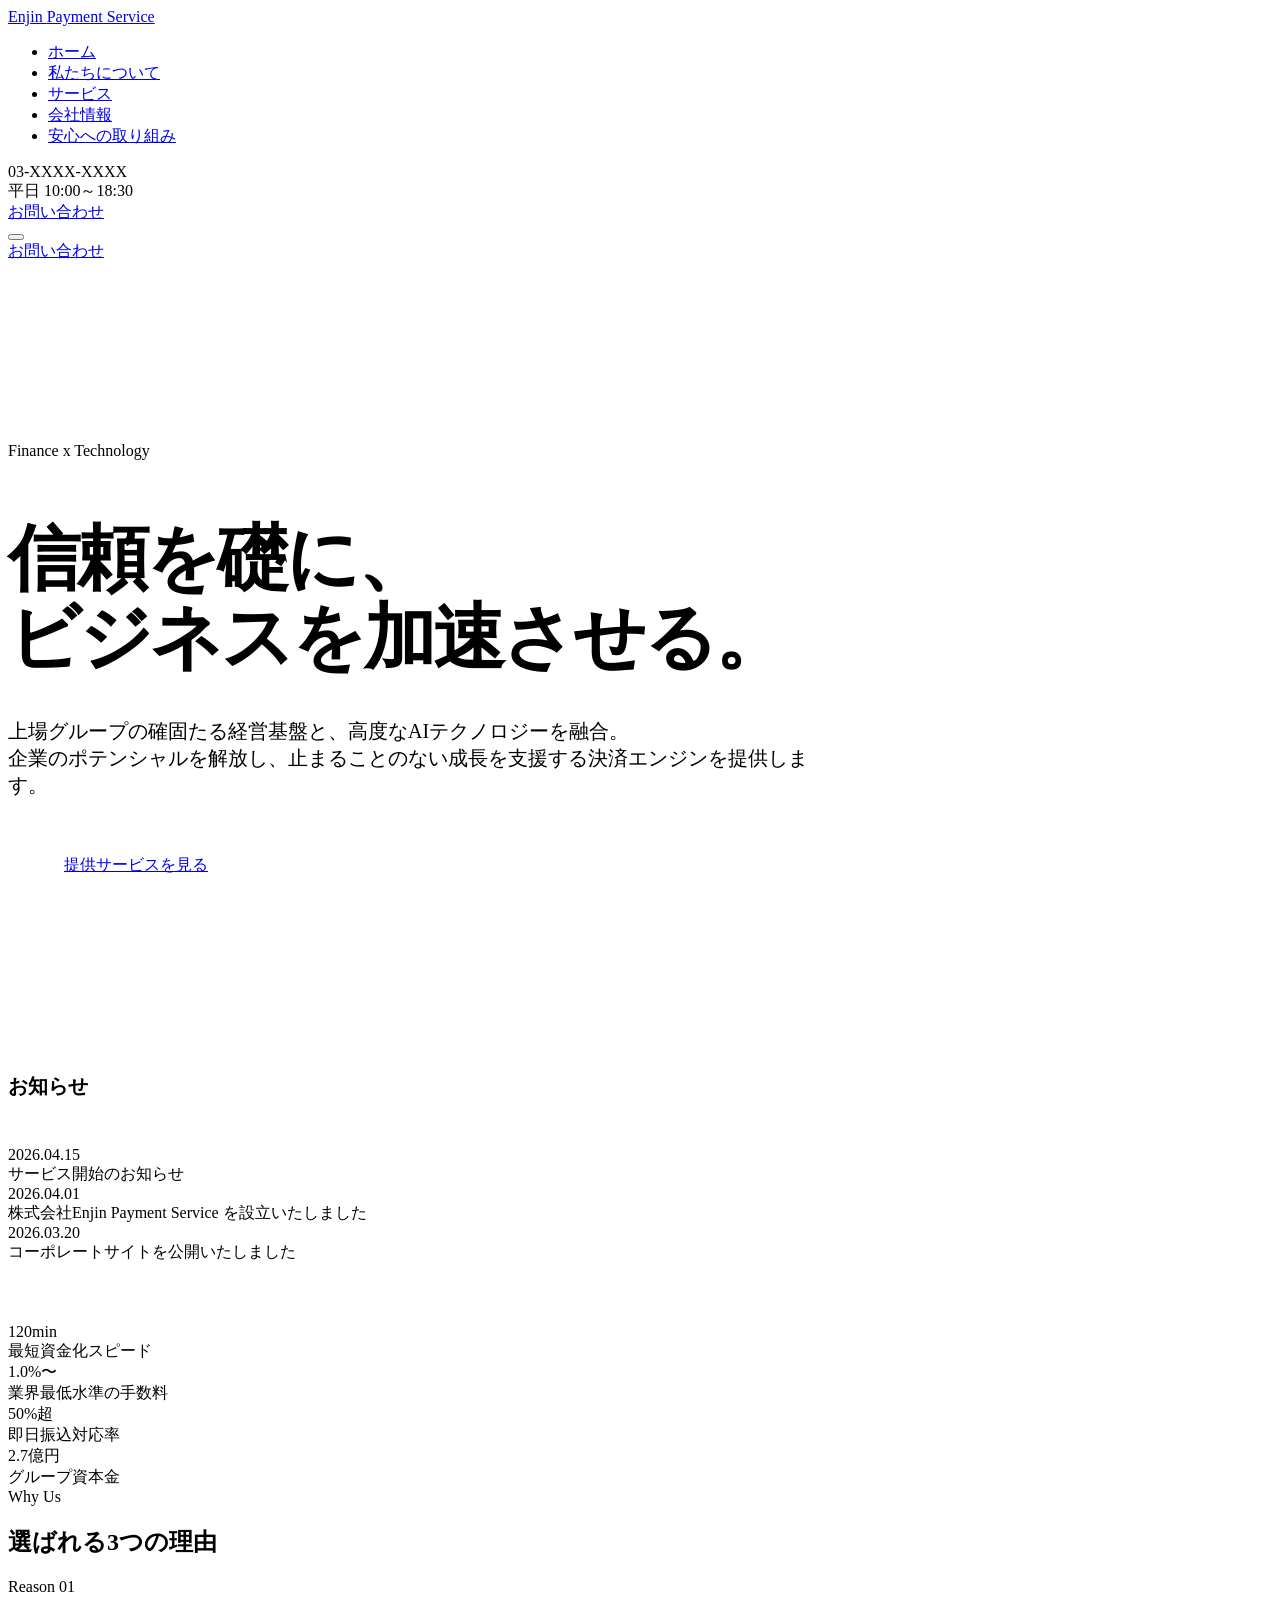
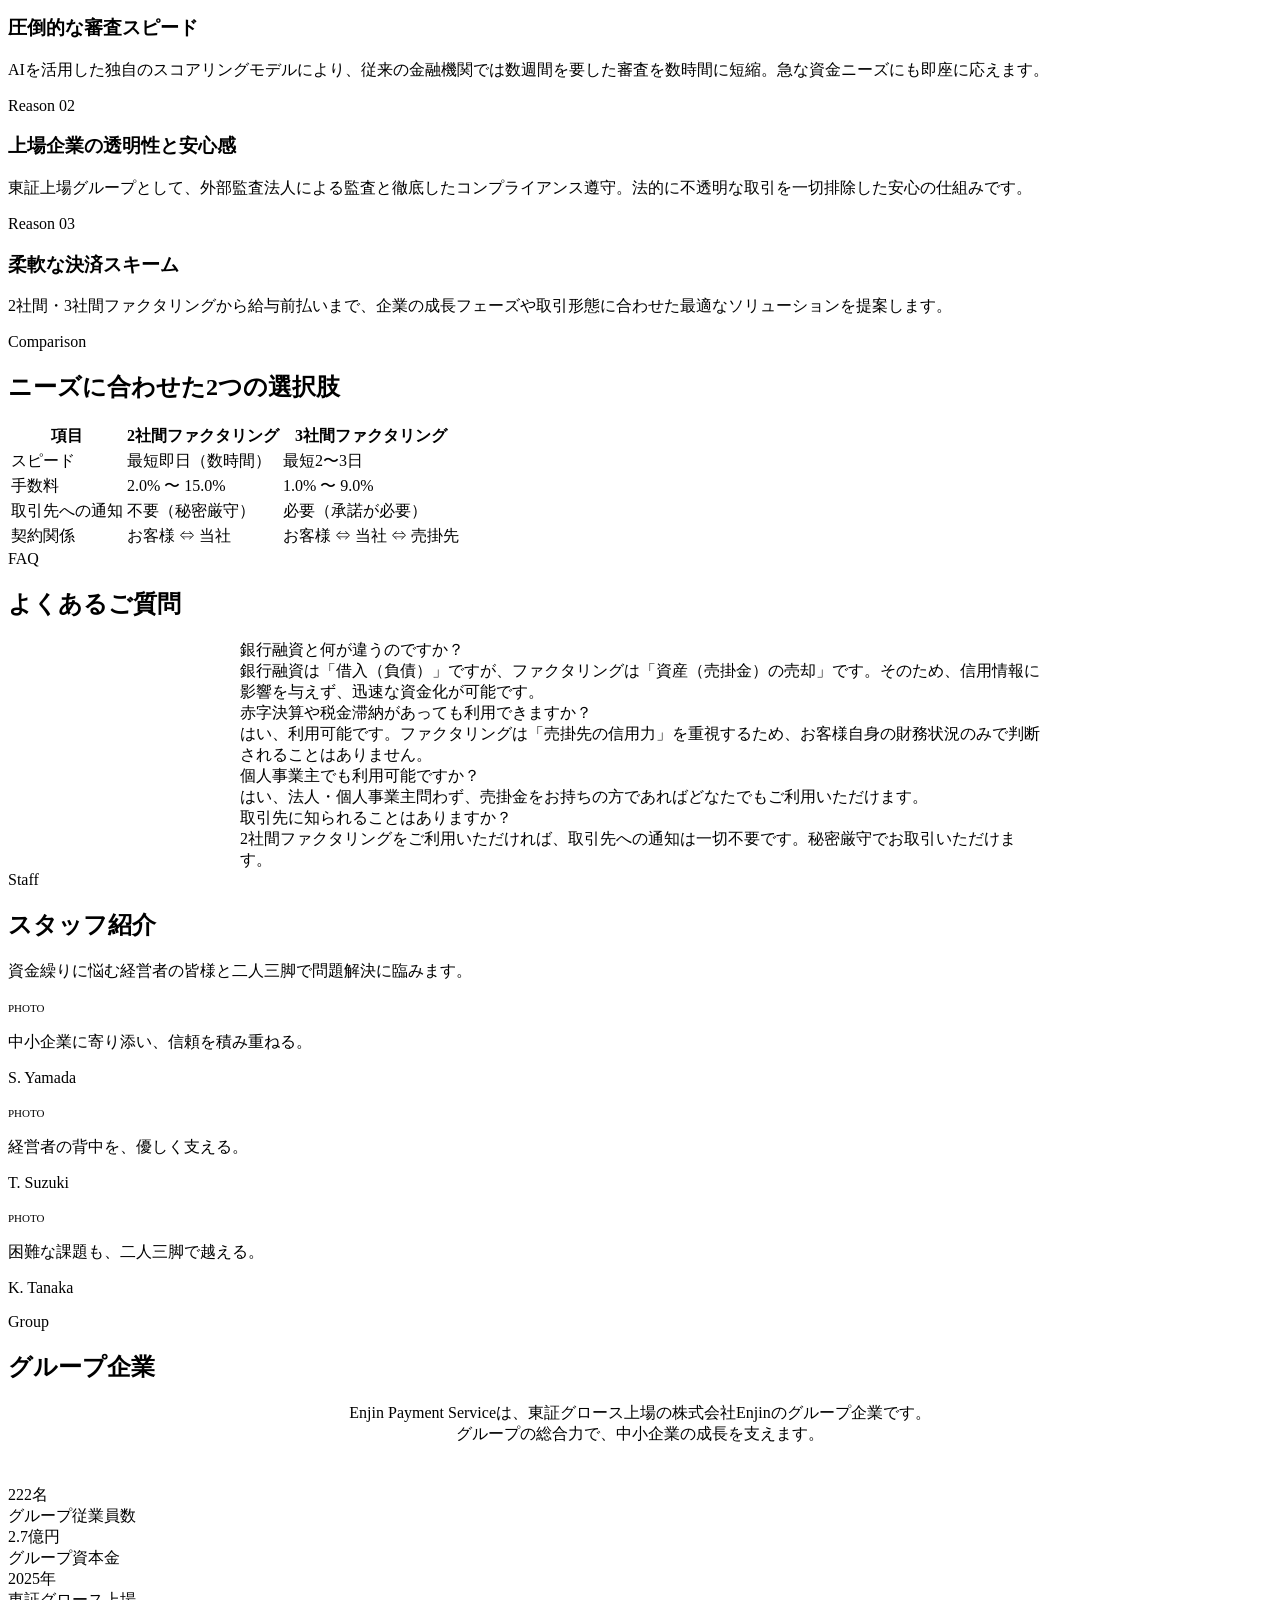
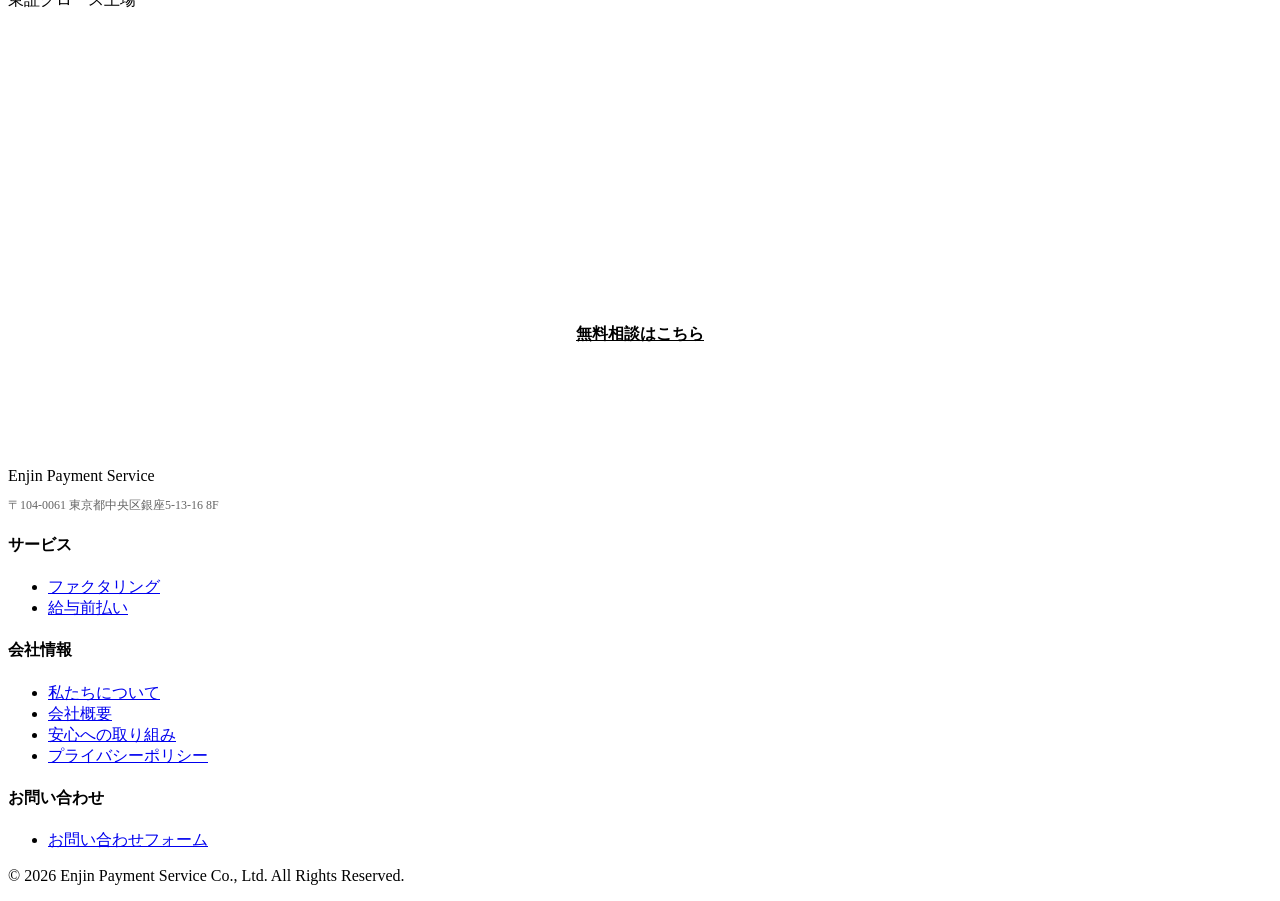
==== index.html @ 87a6531a "Initial commit: EPS Corporate Website - index.html" ====
<!DOCTYPE html>
<html lang="ja">
<head>
    <meta charset="UTF-8">
    <meta name="viewport" content="width=device-width, initial-scale=1.0">
    <title>株式会社Enjin Payment Service | 信頼を礎に、ビジネスを加速させる。</title>
    <meta name="description" content="上場グループの信頼と最先端テクノロジーで、企業の資金調達を支援。ファクタリング・給与前払いサービスを提供する株式会社Enjin Payment Service。">
    <link rel="stylesheet" href="style.css">
    <link rel="preconnect" href="https://fonts.googleapis.com">
    <link rel="preconnect" href="https://fonts.gstatic.com" crossorigin>
    <link href="https://fonts.googleapis.com/css2?family=Inter:wght@400;600;700;800&family=Noto+Sans+JP:wght@400;700&display=swap" rel="stylesheet">
</head>
<body>
    <header>
        <div class="container">
            <a href="index.html" class="logo">Enjin <span>Payment Service</span></a>
            <nav>
                <ul>
                    <li><a href="index.html">ホーム</a></li>
                    <li><a href="about.html">私たちについて</a></li>
                    <li><a href="services.html">サービス</a></li>
                    <li><a href="company.html">会社情報</a></li>
                    <li><a href="security.html">安心への取り組み</a></li>
                </ul>
            </nav>
            <div class="header-right">
                <div class="header-phone">
                    <div><div class="phone-num">03-XXXX-XXXX</div><div class="phone-hours">平日 10:00～18:30</div></div>
                </div>
                <a href="contact.html" class="cta-btn-nav">お問い合わせ</a>
            </div>
            <button class="hamburger" aria-label="メニュー"><span></span><span></span><span></span></button>
        </div>
    </header>
    <div class="nav-overlay"></div>

    <a href="contact.html" class="fab">
        <span>お問い合わせ</span>
    </a>

    <main>
        <!-- Hero -->
        <section class="hero-simple" style="padding: 180px 0 120px; background: #fff;">
            <div class="container reveal active">
                <span class="label">Finance x Technology</span>
                <h1 style="font-size: 72px; line-height: 1.1; margin-bottom: 40px; letter-spacing: -0.04em;">信頼を礎に、<br><span style="color:var(--primary);">ビジネスを加速させる。</span></h1>
                <p style="font-size: 20px; color: var(--text-muted); max-width: 800px; margin-bottom: 56px;">
                    上場グループの確固たる経営基盤と、高度なAIテクノロジーを融合。<br>
                    企業のポテンシャルを解放し、止まることのない成長を支援する決済エンジンを提供します。
                </p>
                <div class="hero-actions">
                    <a href="services.html" class="cta-btn-nav" style="padding: 22px 56px; font-size: 16px;">提供サービスを見る</a>
                </div>
            </div>
        </section>

        <!-- News -->
        <section style="padding: 60px 0; border-bottom: 1px solid var(--border);">
            <div class="container reveal">
                <div style="display: flex; justify-content: space-between; align-items: center; margin-bottom: 30px;">
                    <h2 style="font-size: 20px; font-weight: 700;">お知らせ</h2>
                </div>
                <div class="news-list">
                    <div class="news-item"><div class="news-date">2026.04.15</div><div class="news-title">サービス開始のお知らせ</div></div>
                    <div class="news-item"><div class="news-date">2026.04.01</div><div class="news-title">株式会社Enjin Payment Service を設立いたしました</div></div>
                    <div class="news-item"><div class="news-date">2026.03.20</div><div class="news-title">コーポレートサイトを公開いたしました</div></div>
                </div>
            </div>
        </section>

        <!-- Evidence Bar -->
        <section class="evidence-bar">
            <div class="container reveal">
                <div class="evidence-grid">
                    <div class="evidence-item">
                        <div class="num">120<span class="unit">min</span></div>
                        <div class="txt">最短資金化スピード</div>
                    </div>
                    <div class="evidence-item">
                        <div class="num">1.0<span class="unit">%〜</span></div>
                        <div class="txt">業界最低水準の手数料</div>
                    </div>
                    <div class="evidence-item">
                        <div class="num">50<span class="unit">%超</span></div>
                        <div class="txt">即日振込対応率</div>
                    </div>
                    <div class="evidence-item">
                        <div class="num">2.7<span class="unit">億円</span></div>
                        <div class="txt">グループ資本金</div>
                    </div>
                </div>
            </div>
        </section>

        <!-- 3 Reasons -->
        <section class="reasons">
            <div class="container reveal">
                <div class="section-header">
                    <span class="label">Why Us</span>
                    <h2 class="title-large">選ばれる3つの理由</h2>
                </div>
                <div class="grid-3">
                    <div class="card">
                        <span class="label">Reason 01</span>
                        <h3>圧倒的な審査スピード</h3>
                        <p>AIを活用した独自のスコアリングモデルにより、従来の金融機関では数週間を要した審査を数時間に短縮。急な資金ニーズにも即座に応えます。</p>
                    </div>
                    <div class="card">
                        <span class="label">Reason 02</span>
                        <h3>上場企業の透明性と安心感</h3>
                        <p>東証上場グループとして、外部監査法人による監査と徹底したコンプライアンス遵守。法的に不透明な取引を一切排除した安心の仕組みです。</p>
                    </div>
                    <div class="card">
                        <span class="label">Reason 03</span>
                        <h3>柔軟な決済スキーム</h3>
                        <p>2社間・3社間ファクタリングから給与前払いまで、企業の成長フェーズや取引形態に合わせた最適なソリューションを提案します。</p>
                    </div>
                </div>
            </div>
        </section>

        <!-- Comparison Table -->
        <section class="comparison" style="background: var(--bg-alt);">
            <div class="container reveal">
                <div class="section-header">
                    <span class="label">Comparison</span>
                    <h2 class="title-large">ニーズに合わせた2つの選択肢</h2>
                </div>
                <table class="comp-table">
                    <thead>
                        <tr>
                            <th>項目</th>
                            <th>2社間ファクタリング</th>
                            <th>3社間ファクタリング</th>
                        </tr>
                    </thead>
                    <tbody>
                        <tr>
                            <td>スピード</td>
                            <td class="highlight">最短即日（数時間）</td>
                            <td>最短2〜3日</td>
                        </tr>
                        <tr>
                            <td>手数料</td>
                            <td>2.0% 〜 15.0%</td>
                            <td class="highlight">1.0% 〜 9.0%</td>
                        </tr>
                        <tr>
                            <td>取引先への通知</td>
                            <td class="highlight">不要（秘密厳守）</td>
                            <td>必要（承諾が必要）</td>
                        </tr>
                        <tr>
                            <td>契約関係</td>
                            <td>お客様 ⇔ 当社</td>
                            <td>お客様 ⇔ 当社 ⇔ 売掛先</td>
                        </tr>
                    </tbody>
                </table>
            </div>
        </section>

        <!-- FAQ -->
        <section class="faq">
            <div class="container reveal">
                <div class="section-header">
                    <span class="label">FAQ</span>
                    <h2 class="title-large">よくあるご質問</h2>
                </div>
                <div class="faq-list" style="max-width: 800px; margin: 0 auto;">
                    <div class="faq-item">
                        <div class="faq-q">銀行融資と何が違うのですか？</div>
                        <div class="faq-a">銀行融資は「借入（負債）」ですが、ファクタリングは「資産（売掛金）の売却」です。そのため、信用情報に影響を与えず、迅速な資金化が可能です。</div>
                    </div>
                    <div class="faq-item">
                        <div class="faq-q">赤字決算や税金滞納があっても利用できますか？</div>
                        <div class="faq-a">はい、利用可能です。ファクタリングは「売掛先の信用力」を重視するため、お客様自身の財務状況のみで判断されることはありません。</div>
                    </div>
                    <div class="faq-item">
                        <div class="faq-q">個人事業主でも利用可能ですか？</div>
                        <div class="faq-a">はい、法人・個人事業主問わず、売掛金をお持ちの方であればどなたでもご利用いただけます。</div>
                    </div>
                    <div class="faq-item">
                        <div class="faq-q">取引先に知られることはありますか？</div>
                        <div class="faq-a">2社間ファクタリングをご利用いただければ、取引先への通知は一切不要です。秘密厳守でお取引いただけます。</div>
                    </div>
                </div>
            </div>
        </section>

        <!-- Staff -->
        <section>
            <div class="container reveal">
                <div class="section-header">
                    <span class="label">Staff</span>
                    <h2 class="title-large">スタッフ紹介</h2>
                    <p style="margin-top: 20px; color: var(--text-muted);">資金繰りに悩む経営者の皆様と二人三脚で問題解決に臨みます。</p>
                </div>
                <div class="staff-grid">
                    <div class="staff-card"><div class="staff-photo"><span style="color:var(--text-muted);font-size:11px;">PHOTO</span></div><p class="staff-quote">中小企業に寄り添い、信頼を積み重ねる。</p><p class="staff-name">S. Yamada</p></div>
                    <div class="staff-card"><div class="staff-photo"><span style="color:var(--text-muted);font-size:11px;">PHOTO</span></div><p class="staff-quote">経営者の背中を、優しく支える。</p><p class="staff-name">T. Suzuki</p></div>
                    <div class="staff-card"><div class="staff-photo"><span style="color:var(--text-muted);font-size:11px;">PHOTO</span></div><p class="staff-quote">困難な課題も、二人三脚で越える。</p><p class="staff-name">K. Tanaka</p></div>
                </div>
            </div>
        </section>

        <!-- Group Enterprise -->
        <section style="background: var(--bg-alt);">
            <div class="container reveal">
                <div class="section-header">
                    <span class="label">Group</span>
                    <h2 class="title-large">グループ企業</h2>
                </div>
                <p style="text-align: center; margin-bottom: 40px; color: var(--text-muted);">Enjin Payment Serviceは、東証グロース上場の株式会社Enjinのグループ企業です。<br>グループの総合力で、中小企業の成長を支えます。</p>
                <div class="group-bar">
                    <div class="group-stat"><div class="num">222<span style="font-size:16px;">名</span></div><div class="txt">グループ従業員数</div></div>
                    <div class="group-stat"><div class="num">2.7<span style="font-size:16px;">億円</span></div><div class="txt">グループ資本金</div></div>
                    <div class="group-stat"><div class="num">2025<span style="font-size:16px;">年</span></div><div class="txt">東証グロース上場</div></div>
                </div>
            </div>
        </section>

        <!-- CTA -->
        <section style="background: var(--primary); padding: 100px 0; text-align: center;">
            <div class="container reveal">
                <h2 style="font-size: 36px; font-weight: 700; color: #fff; margin-bottom: 20px; letter-spacing: -0.02em;">まずはお気軽にご相談ください</h2>
                <p style="color: rgba(255,255,255,0.7); font-size: 16px; margin-bottom: 50px;">お電話でのご相談、Webフォームからのお問い合わせ、<br>どちらも専任の担当者が丁寧に対応いたします。</p>
                <a href="contact.html" style="display: inline-block; background: #fff; color: var(--primary); padding: 22px 64px; border-radius: 4px; font-weight: 700; font-size: 16px; transition: 0.3s;">無料相談はこちら</a>
            </div>
        </section>
    </main>

    <footer>
        <div class="container">
            <div class="footer-grid">
                <div>
                    <div class="footer-logo">Enjin <span>Payment Service</span></div>
                    <p style="font-size: 12px; opacity: 0.6;">〒104-0061 東京都中央区銀座5-13-16 8F</p>
                </div>
                <div class="footer-links">
                    <h4>サービス</h4>
                    <ul>
                        <li><a href="services.html">ファクタリング</a></li>
                        <li><a href="services.html#salary">給与前払い</a></li>
                    </ul>
                </div>
                <div class="footer-links">
                    <h4>会社情報</h4>
                    <ul>
                        <li><a href="about.html">私たちについて</a></li>
                        <li><a href="company.html">会社概要</a></li>
                        <li><a href="security.html">安心への取り組み</a></li>
                        <li><a href="privacy.html">プライバシーポリシー</a></li>
                    </ul>
                </div>
                <div class="footer-links">
                    <h4>お問い合わせ</h4>
                    <ul>
                        <li><a href="contact.html">お問い合わせフォーム</a></li>
                    </ul>
                </div>
            </div>
            <div class="footer-bottom">
                <p>&copy; 2026 Enjin Payment Service Co., Ltd. All Rights Reserved.</p>
            </div>
        </div>
    </footer>

    <script>
        const observer = new IntersectionObserver((entries) => {
            entries.forEach(entry => {
                if (entry.isIntersecting) {
                    entry.target.classList.add('active');
                    observer.unobserve(entry.target);
                }
            });
        }, { threshold: 0.1 });
        document.querySelectorAll('.reveal').forEach(el => observer.observe(el));

        document.querySelectorAll('.faq-q').forEach(q => {
            q.addEventListener('click', () => {
                q.parentElement.classList.toggle('active');
            });
        });

        // Hamburger Menu
        const hamburger = document.querySelector('.hamburger');
        const nav = document.querySelector('nav');
        const overlay = document.querySelector('.nav-overlay');
        if (hamburger) {
            hamburger.addEventListener('click', () => {
                hamburger.classList.toggle('active');
                nav.classList.toggle('open');
                overlay.classList.toggle('active');
                document.body.style.overflow = nav.classList.contains('open') ? 'hidden' : '';
            });
            overlay.addEventListener('click', () => {
                hamburger.classList.remove('active');
                nav.classList.remove('open');
                overlay.classList.remove('active');
                document.body.style.overflow = '';
            });
        }
    </script>
</body>
</html>
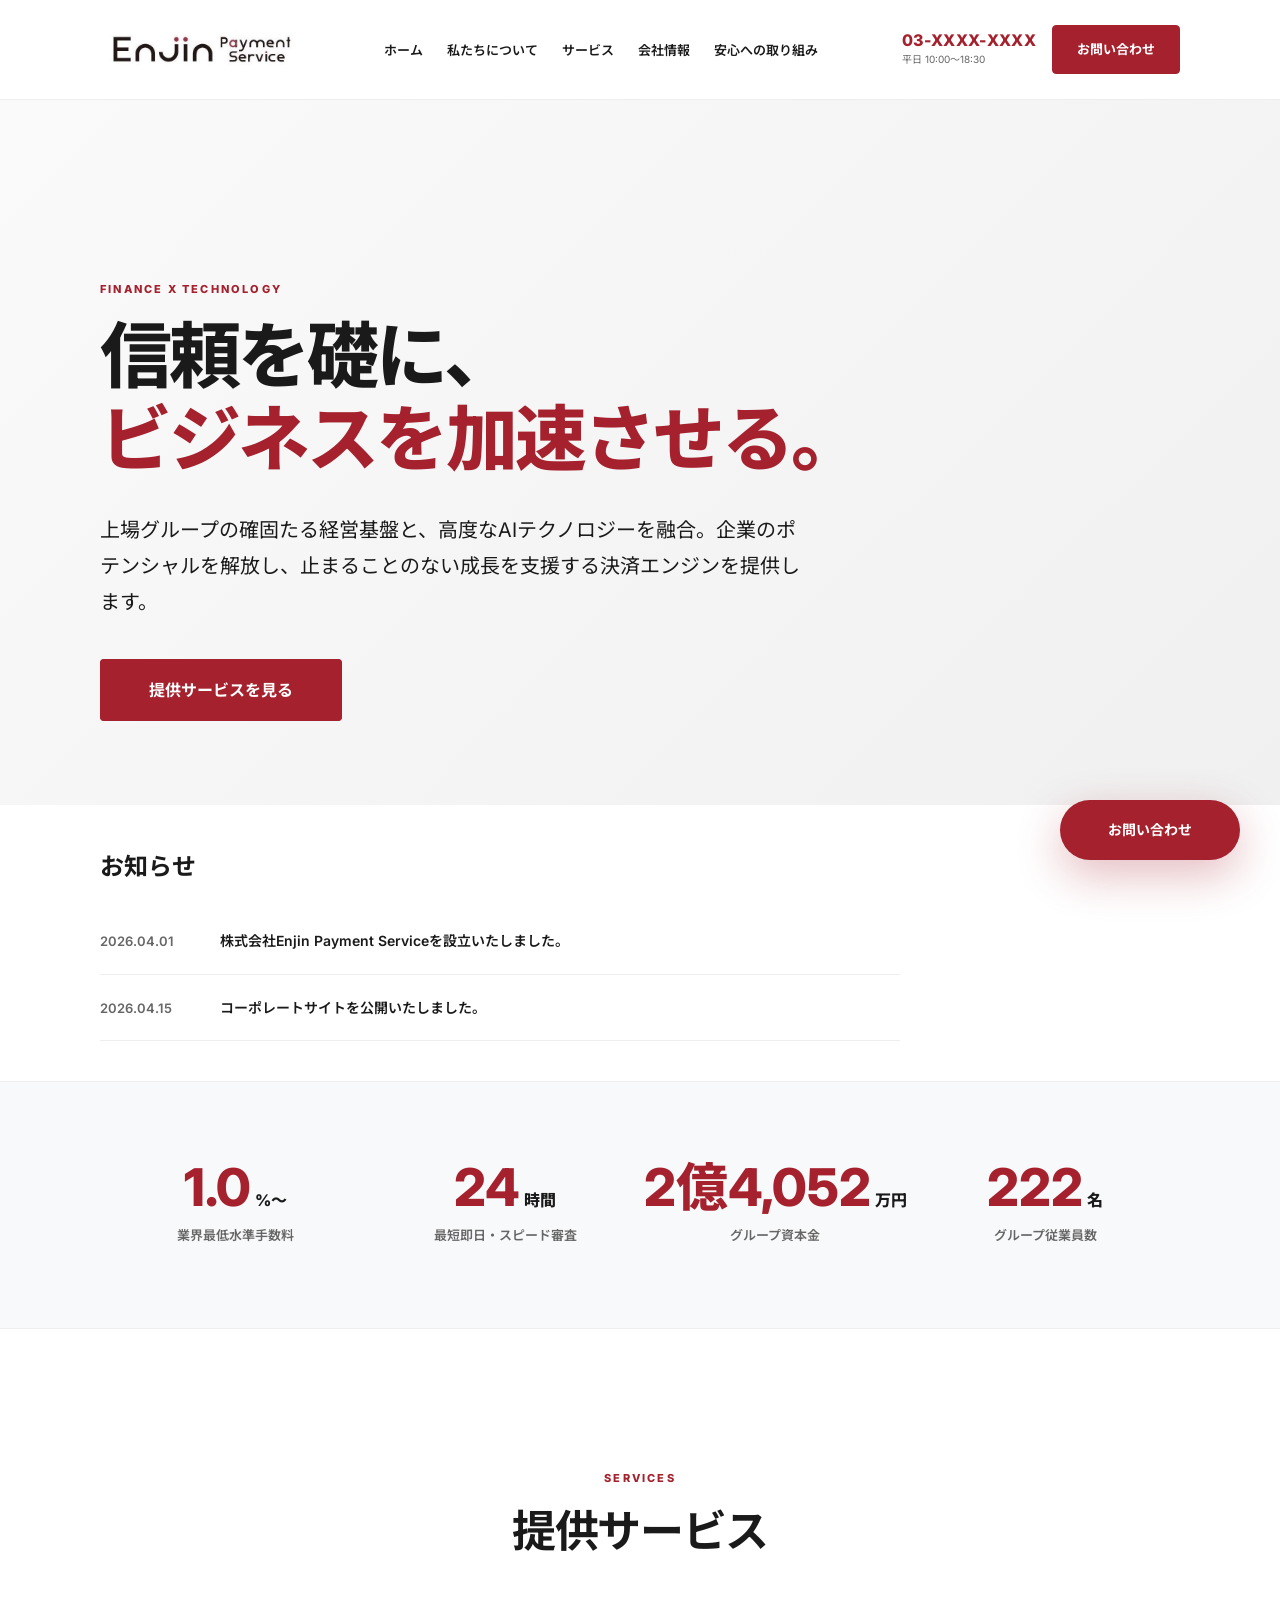
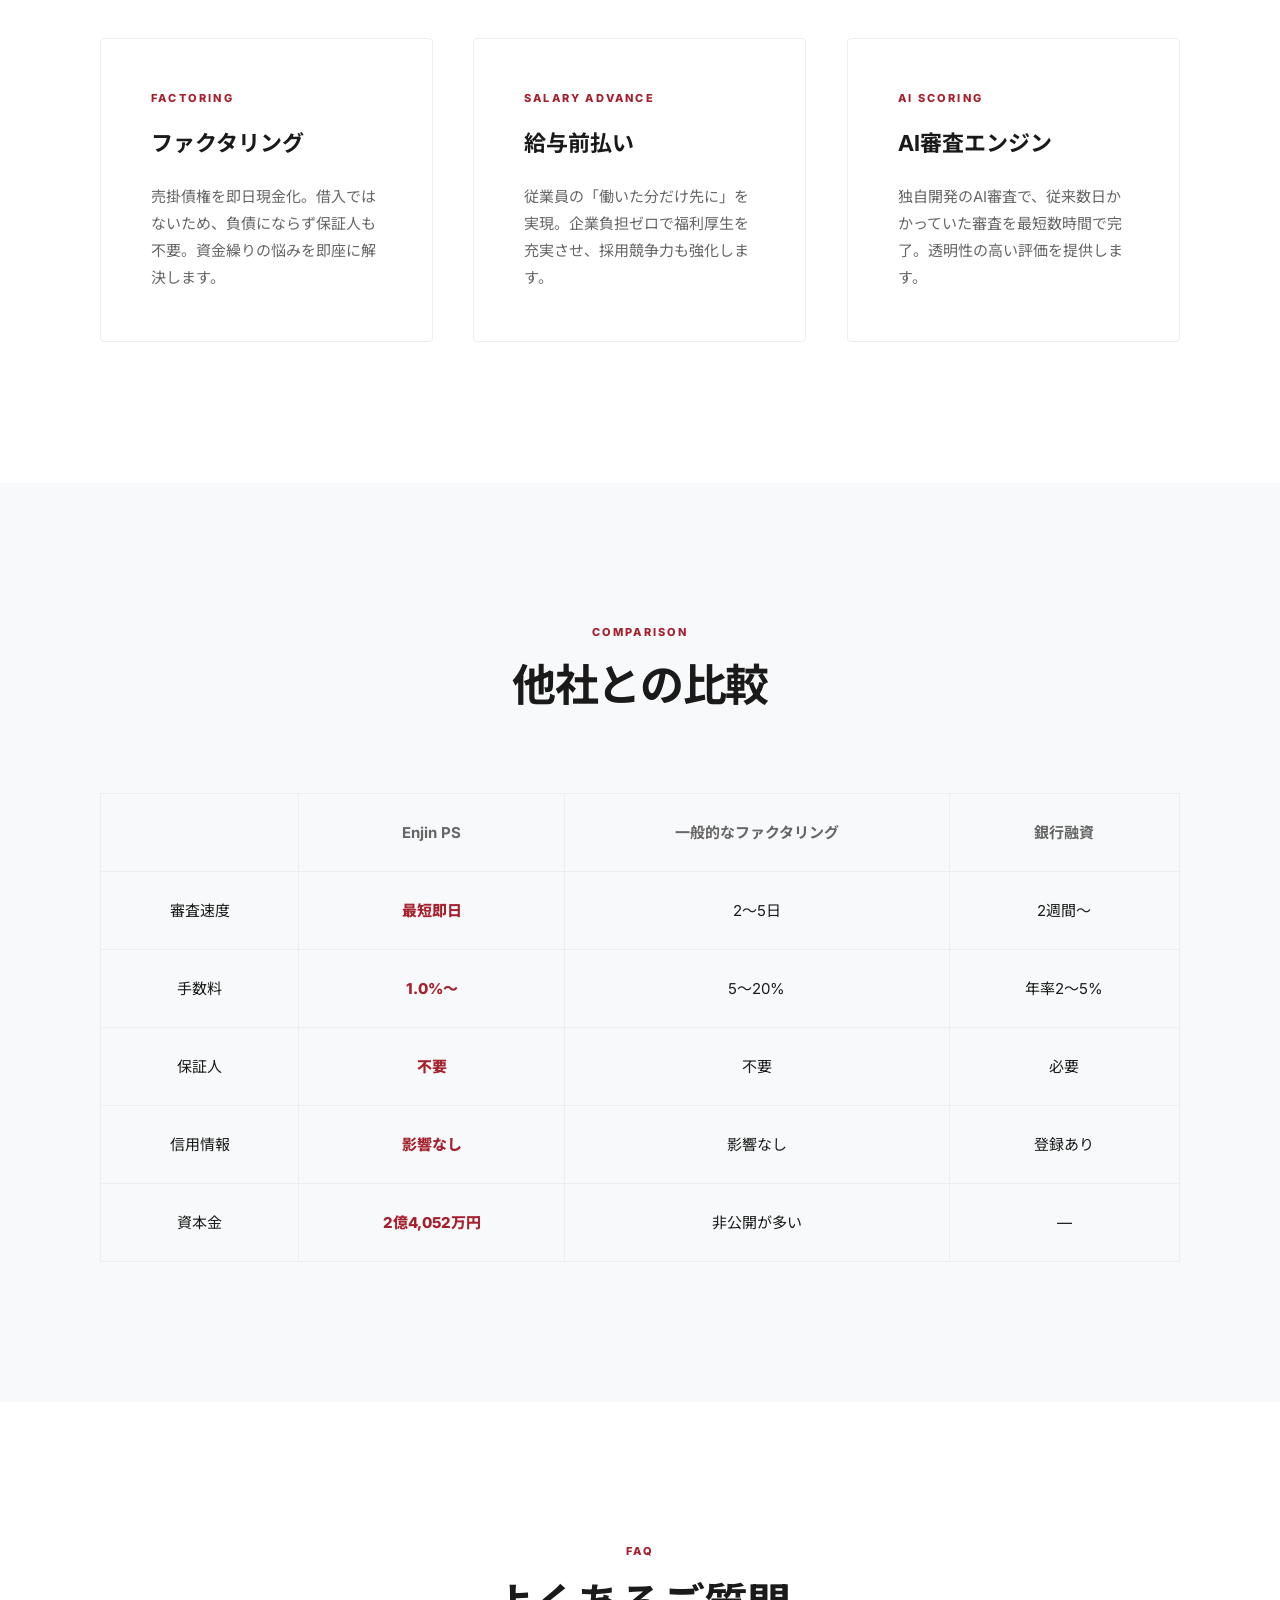
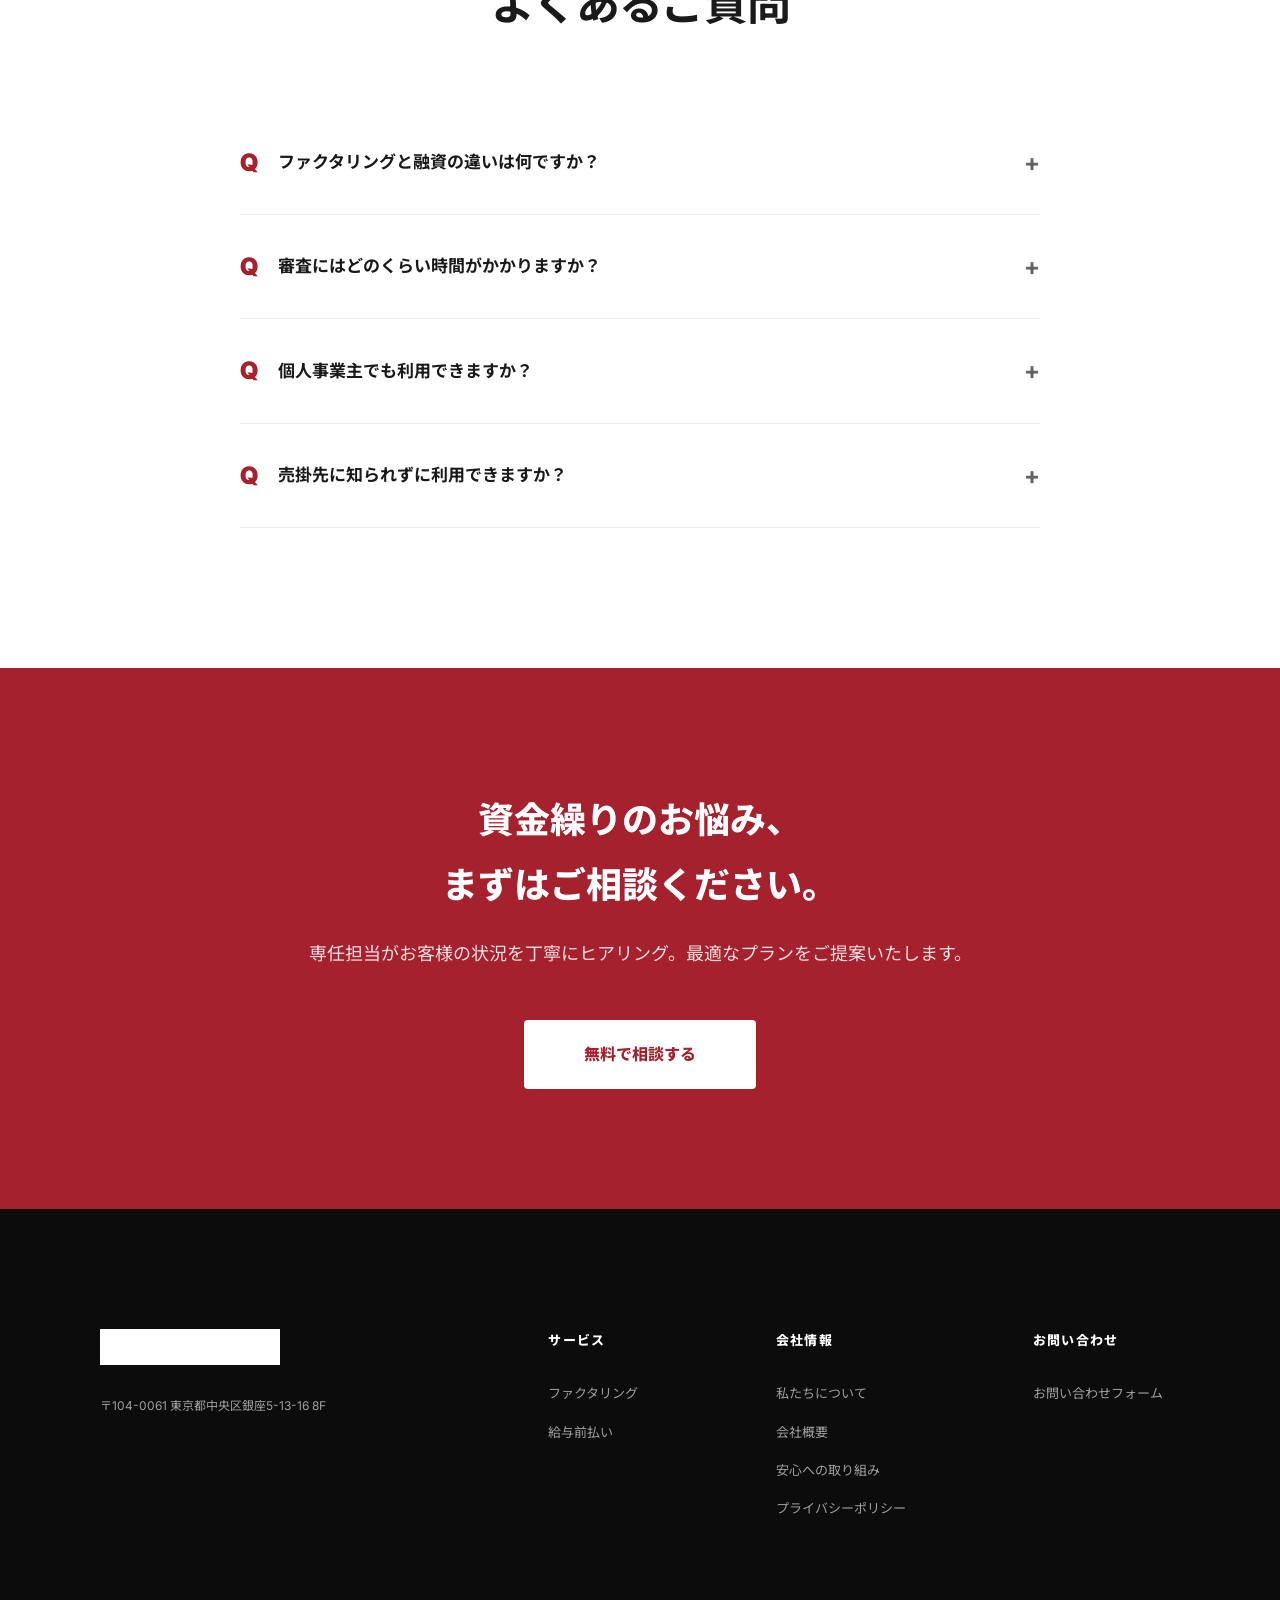
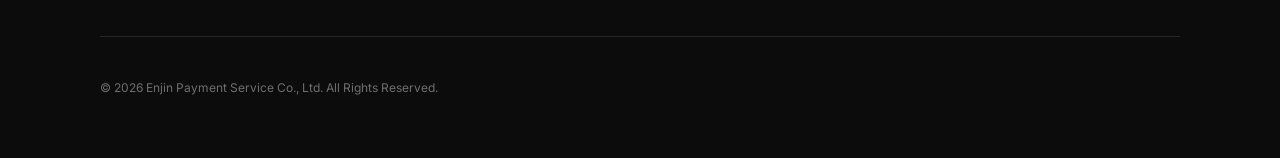
==== commit e391bcfe: "Refactor index.html to use shared components" ====
--- a/index.html
+++ b/index.html
@@ -1,306 +1,35 @@
 <!DOCTYPE html>
 <html lang="ja">
 <head>
-    <meta charset="UTF-8">
-    <meta name="viewport" content="width=device-width, initial-scale=1.0">
-    <title>株式会社Enjin Payment Service | 信頼を礎に、ビジネスを加速させる。</title>
-    <meta name="description" content="上場グループの信頼と最先端テクノロジーで、企業の資金調達を支援。ファクタリング・給与前払いサービスを提供する株式会社Enjin Payment Service。">
-    <link rel="stylesheet" href="style.css">
-    <link rel="preconnect" href="https://fonts.googleapis.com">
-    <link rel="preconnect" href="https://fonts.gstatic.com" crossorigin>
-    <link href="https://fonts.googleapis.com/css2?family=Inter:wght@400;600;700;800&family=Noto+Sans+JP:wght@400;700&display=swap" rel="stylesheet">
+<meta charset="UTF-8">
+<meta name="viewport" content="width=device-width, initial-scale=1.0">
+<title>株式会社Enjin Payment Service | 信頼を礎に、ビジネスを加速させる。</title>
+<meta name="description" content="東証グロース上場グループのEnjin Payment Serviceが提供するファクタリング・給与前払いサービス。AI審査で最短即日、手数料業界最低水準で資金調達を支援します。">
+<link rel="stylesheet" href="style.css">
+<link rel="preconnect" href="https://fonts.googleapis.com">
+<link rel="preconnect" href="https://fonts.gstatic.com" crossorigin>
+<link href="https://fonts.googleapis.com/css2?family=Inter:wght@400;600;700;800&family=Noto+Sans+JP:wght@400;700&display=swap" rel="stylesheet">
 </head>
 <body>
-    <header>
-        <div class="container">
-            <a href="index.html" class="logo">Enjin <span>Payment Service</span></a>
-            <nav>
-                <ul>
-                    <li><a href="index.html">ホーム</a></li>
-                    <li><a href="about.html">私たちについて</a></li>
-                    <li><a href="services.html">サービス</a></li>
-                    <li><a href="company.html">会社情報</a></li>
-                    <li><a href="security.html">安心への取り組み</a></li>
-                </ul>
-            </nav>
-            <div class="header-right">
-                <div class="header-phone">
-                    <div><div class="phone-num">03-XXXX-XXXX</div><div class="phone-hours">平日 10:00～18:30</div></div>
-                </div>
-                <a href="contact.html" class="cta-btn-nav">お問い合わせ</a>
-            </div>
-            <button class="hamburger" aria-label="メニュー"><span></span><span></span><span></span></button>
-        </div>
-    </header>
-    <div class="nav-overlay"></div>
-
-    <a href="contact.html" class="fab">
-        <span>お問い合わせ</span>
-    </a>
-
-    <main>
-        <!-- Hero -->
-        <section class="hero-simple" style="padding: 180px 0 120px; background: #fff;">
-            <div class="container reveal active">
-                <span class="label">Finance x Technology</span>
-                <h1 style="font-size: 72px; line-height: 1.1; margin-bottom: 40px; letter-spacing: -0.04em;">信頼を礎に、<br><span style="color:var(--primary);">ビジネスを加速させる。</span></h1>
-                <p style="font-size: 20px; color: var(--text-muted); max-width: 800px; margin-bottom: 56px;">
-                    上場グループの確固たる経営基盤と、高度なAIテクノロジーを融合。<br>
-                    企業のポテンシャルを解放し、止まることのない成長を支援する決済エンジンを提供します。
-                </p>
-                <div class="hero-actions">
-                    <a href="services.html" class="cta-btn-nav" style="padding: 22px 56px; font-size: 16px;">提供サービスを見る</a>
-                </div>
-            </div>
-        </section>
-
-        <!-- News -->
-        <section style="padding: 60px 0; border-bottom: 1px solid var(--border);">
-            <div class="container reveal">
-                <div style="display: flex; justify-content: space-between; align-items: center; margin-bottom: 30px;">
-                    <h2 style="font-size: 20px; font-weight: 700;">お知らせ</h2>
-                </div>
-                <div class="news-list">
-                    <div class="news-item"><div class="news-date">2026.04.15</div><div class="news-title">サービス開始のお知らせ</div></div>
-                    <div class="news-item"><div class="news-date">2026.04.01</div><div class="news-title">株式会社Enjin Payment Service を設立いたしました</div></div>
-                    <div class="news-item"><div class="news-date">2026.03.20</div><div class="news-title">コーポレートサイトを公開いたしました</div></div>
-                </div>
-            </div>
-        </section>
-
-        <!-- Evidence Bar -->
-        <section class="evidence-bar">
-            <div class="container reveal">
-                <div class="evidence-grid">
-                    <div class="evidence-item">
-                        <div class="num">120<span class="unit">min</span></div>
-                        <div class="txt">最短資金化スピード</div>
-                    </div>
-                    <div class="evidence-item">
-                        <div class="num">1.0<span class="unit">%〜</span></div>
-                        <div class="txt">業界最低水準の手数料</div>
-                    </div>
-                    <div class="evidence-item">
-                        <div class="num">50<span class="unit">%超</span></div>
-                        <div class="txt">即日振込対応率</div>
-                    </div>
-                    <div class="evidence-item">
-                        <div class="num">2.7<span class="unit">億円</span></div>
-                        <div class="txt">グループ資本金</div>
-                    </div>
-                </div>
-            </div>
-        </section>
-
-        <!-- 3 Reasons -->
-        <section class="reasons">
-            <div class="container reveal">
-                <div class="section-header">
-                    <span class="label">Why Us</span>
-                    <h2 class="title-large">選ばれる3つの理由</h2>
-                </div>
-                <div class="grid-3">
-                    <div class="card">
-                        <span class="label">Reason 01</span>
-                        <h3>圧倒的な審査スピード</h3>
-                        <p>AIを活用した独自のスコアリングモデルにより、従来の金融機関では数週間を要した審査を数時間に短縮。急な資金ニーズにも即座に応えます。</p>
-                    </div>
-                    <div class="card">
-                        <span class="label">Reason 02</span>
-                        <h3>上場企業の透明性と安心感</h3>
-                        <p>東証上場グループとして、外部監査法人による監査と徹底したコンプライアンス遵守。法的に不透明な取引を一切排除した安心の仕組みです。</p>
-                    </div>
-                    <div class="card">
-                        <span class="label">Reason 03</span>
-                        <h3>柔軟な決済スキーム</h3>
-                        <p>2社間・3社間ファクタリングから給与前払いまで、企業の成長フェーズや取引形態に合わせた最適なソリューションを提案します。</p>
-                    </div>
-                </div>
-            </div>
-        </section>
-
-        <!-- Comparison Table -->
-        <section class="comparison" style="background: var(--bg-alt);">
-            <div class="container reveal">
-                <div class="section-header">
-                    <span class="label">Comparison</span>
-                    <h2 class="title-large">ニーズに合わせた2つの選択肢</h2>
-                </div>
-                <table class="comp-table">
-                    <thead>
-                        <tr>
-                            <th>項目</th>
-                            <th>2社間ファクタリング</th>
-                            <th>3社間ファクタリング</th>
-                        </tr>
-                    </thead>
-                    <tbody>
-                        <tr>
-                            <td>スピード</td>
-                            <td class="highlight">最短即日（数時間）</td>
-                            <td>最短2〜3日</td>
-                        </tr>
-                        <tr>
-                            <td>手数料</td>
-                            <td>2.0% 〜 15.0%</td>
-                            <td class="highlight">1.0% 〜 9.0%</td>
-                        </tr>
-                        <tr>
-                            <td>取引先への通知</td>
-                            <td class="highlight">不要（秘密厳守）</td>
-                            <td>必要（承諾が必要）</td>
-                        </tr>
-                        <tr>
-                            <td>契約関係</td>
-                            <td>お客様 ⇔ 当社</td>
-                            <td>お客様 ⇔ 当社 ⇔ 売掛先</td>
-                        </tr>
-                    </tbody>
-                </table>
-            </div>
-        </section>
-
-        <!-- FAQ -->
-        <section class="faq">
-            <div class="container reveal">
-                <div class="section-header">
-                    <span class="label">FAQ</span>
-                    <h2 class="title-large">よくあるご質問</h2>
-                </div>
-                <div class="faq-list" style="max-width: 800px; margin: 0 auto;">
-                    <div class="faq-item">
-                        <div class="faq-q">銀行融資と何が違うのですか？</div>
-                        <div class="faq-a">銀行融資は「借入（負債）」ですが、ファクタリングは「資産（売掛金）の売却」です。そのため、信用情報に影響を与えず、迅速な資金化が可能です。</div>
-                    </div>
-                    <div class="faq-item">
-                        <div class="faq-q">赤字決算や税金滞納があっても利用できますか？</div>
-                        <div class="faq-a">はい、利用可能です。ファクタリングは「売掛先の信用力」を重視するため、お客様自身の財務状況のみで判断されることはありません。</div>
-                    </div>
-                    <div class="faq-item">
-                        <div class="faq-q">個人事業主でも利用可能ですか？</div>
-                        <div class="faq-a">はい、法人・個人事業主問わず、売掛金をお持ちの方であればどなたでもご利用いただけます。</div>
-                    </div>
-                    <div class="faq-item">
-                        <div class="faq-q">取引先に知られることはありますか？</div>
-                        <div class="faq-a">2社間ファクタリングをご利用いただければ、取引先への通知は一切不要です。秘密厳守でお取引いただけます。</div>
-                    </div>
-                </div>
-            </div>
-        </section>
-
-        <!-- Staff -->
-        <section>
-            <div class="container reveal">
-                <div class="section-header">
-                    <span class="label">Staff</span>
-                    <h2 class="title-large">スタッフ紹介</h2>
-                    <p style="margin-top: 20px; color: var(--text-muted);">資金繰りに悩む経営者の皆様と二人三脚で問題解決に臨みます。</p>
-                </div>
-                <div class="staff-grid">
-                    <div class="staff-card"><div class="staff-photo"><span style="color:var(--text-muted);font-size:11px;">PHOTO</span></div><p class="staff-quote">中小企業に寄り添い、信頼を積み重ねる。</p><p class="staff-name">S. Yamada</p></div>
-                    <div class="staff-card"><div class="staff-photo"><span style="color:var(--text-muted);font-size:11px;">PHOTO</span></div><p class="staff-quote">経営者の背中を、優しく支える。</p><p class="staff-name">T. Suzuki</p></div>
-                    <div class="staff-card"><div class="staff-photo"><span style="color:var(--text-muted);font-size:11px;">PHOTO</span></div><p class="staff-quote">困難な課題も、二人三脚で越える。</p><p class="staff-name">K. Tanaka</p></div>
-                </div>
-            </div>
-        </section>
-
-        <!-- Group Enterprise -->
-        <section style="background: var(--bg-alt);">
-            <div class="container reveal">
-                <div class="section-header">
-                    <span class="label">Group</span>
-                    <h2 class="title-large">グループ企業</h2>
-                </div>
-                <p style="text-align: center; margin-bottom: 40px; color: var(--text-muted);">Enjin Payment Serviceは、東証グロース上場の株式会社Enjinのグループ企業です。<br>グループの総合力で、中小企業の成長を支えます。</p>
-                <div class="group-bar">
-                    <div class="group-stat"><div class="num">222<span style="font-size:16px;">名</span></div><div class="txt">グループ従業員数</div></div>
-                    <div class="group-stat"><div class="num">2.7<span style="font-size:16px;">億円</span></div><div class="txt">グループ資本金</div></div>
-                    <div class="group-stat"><div class="num">2025<span style="font-size:16px;">年</span></div><div class="txt">東証グロース上場</div></div>
-                </div>
-            </div>
-        </section>
-
-        <!-- CTA -->
-        <section style="background: var(--primary); padding: 100px 0; text-align: center;">
-            <div class="container reveal">
-                <h2 style="font-size: 36px; font-weight: 700; color: #fff; margin-bottom: 20px; letter-spacing: -0.02em;">まずはお気軽にご相談ください</h2>
-                <p style="color: rgba(255,255,255,0.7); font-size: 16px; margin-bottom: 50px;">お電話でのご相談、Webフォームからのお問い合わせ、<br>どちらも専任の担当者が丁寧に対応いたします。</p>
-                <a href="contact.html" style="display: inline-block; background: #fff; color: var(--primary); padding: 22px 64px; border-radius: 4px; font-weight: 700; font-size: 16px; transition: 0.3s;">無料相談はこちら</a>
-            </div>
-        </section>
-    </main>
-
-    <footer>
-        <div class="container">
-            <div class="footer-grid">
-                <div>
-                    <div class="footer-logo">Enjin <span>Payment Service</span></div>
-                    <p style="font-size: 12px; opacity: 0.6;">〒104-0061 東京都中央区銀座5-13-16 8F</p>
-                </div>
-                <div class="footer-links">
-                    <h4>サービス</h4>
-                    <ul>
-                        <li><a href="services.html">ファクタリング</a></li>
-                        <li><a href="services.html#salary">給与前払い</a></li>
-                    </ul>
-                </div>
-                <div class="footer-links">
-                    <h4>会社情報</h4>
-                    <ul>
-                        <li><a href="about.html">私たちについて</a></li>
-                        <li><a href="company.html">会社概要</a></li>
-                        <li><a href="security.html">安心への取り組み</a></li>
-                        <li><a href="privacy.html">プライバシーポリシー</a></li>
-                    </ul>
-                </div>
-                <div class="footer-links">
-                    <h4>お問い合わせ</h4>
-                    <ul>
-                        <li><a href="contact.html">お問い合わせフォーム</a></li>
-                    </ul>
-                </div>
-            </div>
-            <div class="footer-bottom">
-                <p>&copy; 2026 Enjin Payment Service Co., Ltd. All Rights Reserved.</p>
-            </div>
-        </div>
-    </footer>
-
-    <script>
-        const observer = new IntersectionObserver((entries) => {
-            entries.forEach(entry => {
-                if (entry.isIntersecting) {
-                    entry.target.classList.add('active');
-                    observer.unobserve(entry.target);
-                }
-            });
-        }, { threshold: 0.1 });
-        document.querySelectorAll('.reveal').forEach(el => observer.observe(el));
-
-        document.querySelectorAll('.faq-q').forEach(q => {
-            q.addEventListener('click', () => {
-                q.parentElement.classList.toggle('active');
-            });
-        });
-
-        // Hamburger Menu
-        const hamburger = document.querySelector('.hamburger');
-        const nav = document.querySelector('nav');
-        const overlay = document.querySelector('.nav-overlay');
-        if (hamburger) {
-            hamburger.addEventListener('click', () => {
-                hamburger.classList.toggle('active');
-                nav.classList.toggle('open');
-                overlay.classList.toggle('active');
-                document.body.style.overflow = nav.classList.contains('open') ? 'hidden' : '';
-            });
-            overlay.addEventListener('click', () => {
-                hamburger.classList.remove('active');
-                nav.classList.remove('open');
-                overlay.classList.remove('active');
-                document.body.style.overflow = '';
-            });
-        }
-    </script>
+<div id="site-header"></div>
+<div id="site-fab"></div>
+<main>
+<section class="hero-simple" style="padding:180px 0 100px;background:linear-gradient(135deg,#fafafa 0%,#f0f0f0 100%);">
+<div class="container reveal active">
+<span class="label">Finance x Technology</span>
+<h1 style="font-size:72px;font-weight:800;letter-spacing:-0.04em;line-height:1.15;margin-bottom:32px;">信頼を礎に、<br><span style="color:var(--primary);">ビジネスを加速させる。</span></h1>
+<p style="font-size:20px;margin-bottom:56px;max-width:700px;">上場グループの確固たる経営基盤と、高度なAIテクノロジーを融合。企業のポテンシャルを解放し、止まることのない成長を支援する決済エンジンを提供します。</p>
+<div class="hero-actions"><a href="services.html" class="cta-btn-nav" style="padding:20px 48px;font-size:16px;">提供サービスを見る</a></div>
+</div>
+</section>
+<section style="padding:40px 0;"><div class="container"><h2 style="font-size:24px;font-weight:700;margin-bottom:20px;">お知らせ</h2><div class="news-list"><div class="news-item"><span class="news-date">2026.04.01</span><div class="news-title"><a href="#">株式会社Enjin Payment Serviceを設立いたしました。</a></div></div><div class="news-item"><span class="news-date">2026.04.15</span><div class="news-title"><a href="#">コーポレートサイトを公開いたしました。</a></div></div></div></div></section>
+<div class="evidence-bar"><div class="container"><div class="evidence-grid"><div class="evidence-item reveal"><div class="num">1.0<span class="unit">%～</span></div><div class="txt">業界最低水準手数料</div></div><div class="evidence-item reveal"><div class="num">24<span class="unit">時間</span></div><div class="txt">最短即日・スピード審査</div></div><div class="evidence-item reveal"><div class="num">2億4,052<span class="unit">万円</span></div><div class="txt">グループ資本金</div></div><div class="evidence-item reveal"><div class="num">222<span class="unit">名</span></div><div class="txt">グループ従業員数</div></div></div></div></div>
+<section><div class="container"><div class="section-header reveal"><span class="label">Services</span><h2 class="title-large">提供サービス</h2></div><div class="grid-3"><div class="card reveal"><span class="label">Factoring</span><h3>ファクタリング</h3><p>売掛債権を即日現金化。借入ではないため、負債にならず保証人も不要。資金繰りの悩みを即座に解決します。</p></div><div class="card reveal"><span class="label">Salary Advance</span><h3>給与前払い</h3><p>従業員の「働いた分だけ先に」を実現。企業負担ゼロで福利厚生を充実させ、採用競争力も強化します。</p></div><div class="card reveal"><span class="label">AI Scoring</span><h3>AI審査エンジン</h3><p>独自開発のAI審査で、従来数日かかっていた審査を最短数時間で完了。透明性の高い評価を提供します。</p></div></div></div></section>
+<section style="background:var(--bg-alt);"><div class="container"><div class="section-header reveal"><span class="label">Comparison</span><h2 class="title-large">他社との比較</h2></div><table class="comp-table reveal"><tr><th></th><th class="highlight">Enjin PS</th><th>一般的なファクタリング</th><th>銀行融資</th></tr><tr><td>審査速度</td><td class="highlight">最短即日</td><td>2～5日</td><td>2週間～</td></tr><tr><td>手数料</td><td class="highlight">1.0%～</td><td>5～20%</td><td>年率2～5%</td></tr><tr><td>保証人</td><td class="highlight">不要</td><td>不要</td><td>必要</td></tr><tr><td>信用情報</td><td class="highlight">影響なし</td><td>影響なし</td><td>登録あり</td></tr><tr><td>資本金</td><td class="highlight">2億4,052万円</td><td>非公開が多い</td><td>—</td></tr></table></div></section>
+<section><div class="container"><div class="section-header reveal"><span class="label">FAQ</span><h2 class="title-large">よくあるご質問</h2></div><div class="faq-list reveal" style="max-width:800px;margin:0 auto;"><div class="faq-item"><div class="faq-q">ファクタリングと融資の違いは何ですか？</div><div class="faq-a">ファクタリングは売掛債権の「売却」であり、借入（融資）ではありません。そのため、負債として計上されず、保証人も不要です。また、信用情報にも影響しません。</div></div><div class="faq-item"><div class="faq-q">審査にはどのくらい時間がかかりますか？</div><div class="faq-a">当社独自のAI審査システムにより、最短即日での審査が可能です。必要書類をご提出いただいた後、通常は数時間以内に結果をお伝えします。</div></div><div class="faq-item"><div class="faq-q">個人事業主でも利用できますか？</div><div class="faq-a">はい、個人事業主の方もご利用いただけます。売掛債権をお持ちであれば、法人・個人を問わず対応いたします。</div></div><div class="faq-item"><div class="faq-q">売掛先に知られずに利用できますか？</div><div class="faq-a">2社間ファクタリングであれば、売掛先への通知なくご利用いただけます。秘密保持を徹底しますので、お取引先との関係性に影響はありません。</div></div></div></div></section>
+<section style="background:var(--primary);color:#fff;padding:120px 0;text-align:center;"><div class="container reveal"><h2 style="font-size:36px;font-weight:800;margin-bottom:20px;">資金繰りのお悩み、<br>まずはご相談ください。</h2><p style="font-size:18px;opacity:0.85;margin-bottom:50px;">専任担当がお客様の状況を丁寧にヒアリング。最適なプランをご提案いたします。</p><a href="contact.html" style="display:inline-block;background:#fff;color:var(--primary);padding:20px 60px;font-weight:800;font-size:16px;border-radius:4px;transition:0.3s;">無料で相談する</a></div></section>
+</main>
+<div id="site-footer"></div>
+<script src="components.js"></script>
 </body>
-</html>
+</html>
--- a/style.css
+++ b/style.css
@@ -0,0 +1,371 @@
+:root {
+    --primary: #a4212d;
+    --primary-dark: #801a23;
+    --bg: #ffffff;
+    --bg-alt: #f8f9fa;
+    --text: #1a1a1a;
+    --text-muted: #666666;
+    --border: #eeeeee;
+    --container: 1140px;
+    --font-main: 'Inter', 'Noto Sans JP', sans-serif;
+    --shadow: 0 10px 40px rgba(0,0,0,0.06);
+}
+
+* { margin: 0; padding: 0; box-sizing: border-box; }
+html { scroll-behavior: smooth; }
+body { font-family: var(--font-main); color: var(--text); line-height: 1.8; background: var(--bg); -webkit-font-smoothing: antialiased; overflow-x: hidden; }
+a { color: inherit; text-decoration: none; transition: 0.3s; }
+ul { list-style: none; }
+
+.container { max-width: var(--container); margin: 0 auto; padding: 0 30px; }
+
+/* ================================================
+   Header & Nav (Consistent across ALL pages)
+   ================================================ */
+header { height: 100px; display: flex; align-items: center; border-bottom: 1px solid var(--border); position: sticky; top: 0; background: rgba(255,255,255,0.98); z-index: 2600; }
+header .container { display: flex; justify-content: space-between; align-items: center; width: 100%; }
+.logo { display: flex; align-items: center; transition: opacity 0.3s; flex-shrink: 0; }
+.logo:hover { opacity: 0.7; }
+.logo img { height: 40px; width: auto; display: block; }
+
+
+nav ul { display: flex; gap: 24px; align-items: center; }
+nav a { font-size: 13px; font-weight: 600; color: var(--text); position: relative; white-space: nowrap; }
+nav a::after { content: ''; position: absolute; bottom: -5px; left: 0; width: 0; height: 2px; background: var(--primary); transition: 0.3s; }
+nav a:hover::after { width: 100%; }
+.header-right { display: flex; align-items: center; gap: 16px; flex-shrink: 0; }
+.cta-btn-nav { background: var(--primary); color: #fff !important; padding: 12px 24px; border-radius: 4px; font-size: 13px; font-weight: 700; border: 1px solid var(--primary); transition: 0.3s; white-space: nowrap; }
+.cta-btn-nav:hover { background: #fff; color: var(--primary) !important; }
+.cta-btn-nav::after { display: none; }
+
+
+/* ================================================
+   Floating Contact Button (FAB)
+   ================================================ */
+.fab { position: fixed; bottom: 40px; right: 40px; width: 180px; height: 60px; background: var(--primary); color: #fff; display: flex; align-items: center; justify-content: center; border-radius: 30px; font-weight: 700; font-size: 14px; box-shadow: 0 15px 45px rgba(164, 33, 45, 0.3); z-index: 3000; transition: 0.4s cubic-bezier(0.165, 0.84, 0.44, 1); will-change: transform; }
+.fab:hover { transform: translateY(-5px) scale(1.05); background: var(--primary-dark); }
+
+/* ================================================
+   Scroll Reveal Animation
+   ================================================ */
+.reveal { opacity: 0; transform: translateY(20px); transition: opacity 0.8s ease, transform 0.8s cubic-bezier(0.215, 0.61, 0.355, 1); will-change: opacity, transform; }
+.reveal.active { opacity: 1; transform: translateY(0); }
+
+/* ================================================
+   Common Section Styles
+   ================================================ */
+section { padding: 140px 0; }
+.section-header { margin-bottom: 80px; text-align: center; }
+.label { font-size: 11px; font-weight: 800; color: var(--primary); letter-spacing: 0.2em; text-transform: uppercase; margin-bottom: 15px; display: block; }
+.title-large { font-size: 44px; font-weight: 700; letter-spacing: -0.03em; line-height: 1.25; }
+
+/* ================================================
+   Evidence Bar
+   ================================================ */
+.evidence-bar { background: var(--bg-alt); padding: 80px 0; border-top: 1px solid var(--border); border-bottom: 1px solid var(--border); }
+.evidence-grid { display: grid; grid-template-columns: repeat(4, 1fr); text-align: center; }
+.evidence-item .num { font-size: 52px; font-weight: 800; color: var(--primary); line-height: 1; margin-bottom: 10px; }
+.evidence-item .unit { font-size: 16px; margin-left: 4px; color: var(--text); }
+.evidence-item .txt { font-size: 13px; color: var(--text-muted); font-weight: 600; }
+
+/* ================================================
+   Grid & Cards
+   ================================================ */
+.grid-2 { display: grid; grid-template-columns: 1fr 1fr; gap: 60px; }
+.grid-3 { display: grid; grid-template-columns: repeat(3, 1fr); gap: 40px; }
+.card { padding: 50px; border: 1px solid var(--border); background: #fff; transition: 0.4s; height: 100%; border-radius: 4px; will-change: transform, box-shadow; }
+.card:hover { border-color: #ddd; transform: translateY(-5px); box-shadow: var(--shadow); }
+.card h3 { font-size: 22px; margin-bottom: 20px; font-weight: 700; }
+.card p { font-size: 15px; color: var(--text-muted); line-height: 1.8; }
+
+/* ================================================
+   Comparison Table
+   ================================================ */
+.comp-table { width: 100%; border-collapse: collapse; margin-top: 60px; border: 1px solid var(--border); }
+.comp-table th, .comp-table td { padding: 25px; text-align: center; font-size: 15px; border: 1px solid var(--border); }
+.comp-table th { background: var(--bg-alt); font-weight: 700; color: var(--text-muted); }
+.highlight { color: var(--primary); font-weight: 800; }
+
+/* ================================================
+   FAQ Accordion
+   ================================================ */
+.faq-item { border-bottom: 1px solid var(--border); overflow: hidden; }
+.faq-q { padding: 30px 0; font-weight: 700; font-size: 17px; display: flex; gap: 20px; align-items: center; cursor: pointer; transition: color 0.3s; user-select: none; }
+.faq-q:hover { color: var(--primary); }
+.faq-q::before { content: 'Q'; color: var(--primary); font-size: 24px; font-weight: 900; flex-shrink: 0; }
+.faq-q::after { content: '+'; margin-left: auto; font-size: 24px; color: var(--text-muted); transition: transform 0.3s; flex-shrink: 0; }
+.faq-item.active .faq-q::after { transform: rotate(45deg); }
+.faq-a { max-height: 0; padding: 0 0 0 44px; transition: max-height 0.4s cubic-bezier(0.4, 0, 0.2, 1), opacity 0.4s, padding 0.4s; opacity: 0; font-size: 15px; color: var(--text-muted); line-height: 1.8; }
+.faq-item.active .faq-a { max-height: 500px; padding: 10px 0 40px 44px; opacity: 1; }
+
+/* ================================================
+   Contact Form
+   ================================================ */
+.form-group { margin-bottom: 30px; }
+.form-group label { display: block; font-size: 13px; font-weight: 700; margin-bottom: 10px; color: var(--text); }
+.form-control { width: 100%; padding: 16px; border: 1px solid #ddd; border-radius: 4px; font-size: 15px; font-family: inherit; transition: 0.3s; background: #fff; }
+.form-control:focus { outline: none; border-color: var(--primary); box-shadow: 0 0 0 4px rgba(164, 33, 45, 0.05); }
+textarea.form-control { resize: vertical; }
+
+/* ================================================
+   Step Flow (Services)
+   ================================================ */
+.step-flow { counter-reset: step; }
+.step-item { display: flex; gap: 30px; padding: 40px 0; border-bottom: 1px solid var(--border); align-items: flex-start; }
+.step-num { width: 48px; height: 48px; background: var(--primary); color: #fff; border-radius: 50%; display: flex; align-items: center; justify-content: center; font-weight: 800; font-size: 18px; flex-shrink: 0; }
+.step-content h4 { font-size: 18px; font-weight: 700; margin-bottom: 8px; }
+.step-content p { font-size: 14px; color: var(--text-muted); }
+
+/* ================================================
+   Company Info Table
+   ================================================ */
+.info-row { display: flex; padding: 40px 0; border-bottom: 1px solid var(--border); }
+.info-label { width: 280px; font-weight: 700; color: var(--text-muted); font-size: 14px; letter-spacing: 0.1em; flex-shrink: 0; }
+.info-value { flex: 1; font-weight: 700; font-size: 17px; }
+
+/* ================================================
+   Footer
+   ================================================ */
+footer { background: #0c0c0c; color: #fff; padding: 120px 0 60px; }
+.footer-grid { display: grid; grid-template-columns: 2.5fr 1fr 1.2fr 1fr; gap: 80px; margin-bottom: 100px; }
+.footer-logo { margin-bottom: 30px; }
+.footer-logo img { height: 36px; width: auto; display: block; filter: brightness(0) invert(1); }
+.footer-links h4 { font-size: 13px; margin-bottom: 30px; color: #fff; font-weight: 800; letter-spacing: 0.1em; }
+.footer-links li { margin-bottom: 15px; font-size: 13px; }
+.footer-links a { opacity: 0.6; }
+.footer-links a:hover { opacity: 1; color: var(--primary); }
+.footer-bottom { padding-top: 40px; border-top: 1px solid rgba(255,255,255,0.1); }
+.footer-bottom p { font-size: 12px; opacity: 0.4; }
+
+/* ================================================
+   Header Phone
+   ================================================ */
+.header-phone { display: flex; align-items: center; gap: 8px; flex-shrink: 0; }
+.header-phone .phone-num { font-size: 16px; font-weight: 800; color: var(--primary); letter-spacing: 0.02em; white-space: nowrap; line-height: 1.2; }
+.header-phone .phone-hours { font-size: 10px; color: var(--text-muted); white-space: nowrap; }
+
+/* ================================================
+   Breadcrumb
+   ================================================ */
+.breadcrumb { padding: 16px 0; font-size: 12px; color: var(--text-muted); border-bottom: 1px solid var(--border); }
+.breadcrumb a { color: var(--text-muted); }
+.breadcrumb a:hover { color: var(--primary); }
+.breadcrumb span { margin: 0 8px; }
+
+/* ================================================
+   News Section
+   ================================================ */
+.news-list { max-width: 800px; }
+.news-item { display: flex; gap: 20px; padding: 20px 0; border-bottom: 1px solid var(--border); align-items: baseline; }
+.news-date { font-size: 13px; color: var(--text-muted); flex-shrink: 0; width: 100px; font-weight: 600; }
+.news-title { font-size: 14px; font-weight: 600; }
+.news-title a:hover { color: var(--primary); }
+
+/* ================================================
+   Staff Cards
+   ================================================ */
+.staff-grid { display: grid; grid-template-columns: repeat(3, 1fr); gap: 30px; }
+.staff-card { text-align: center; padding: 40px 20px; border: 1px solid var(--border); border-radius: 4px; }
+.staff-photo { width: 100px; height: 100px; border-radius: 50%; background: var(--bg-alt); margin: 0 auto 20px; display: flex; align-items: center; justify-content: center; border: 2px dashed var(--border); }
+.staff-card .staff-quote { font-size: 14px; color: var(--text-muted); margin-bottom: 12px; font-style: italic; }
+.staff-card .staff-name { font-size: 16px; font-weight: 700; }
+
+/* ================================================
+   Group Enterprise
+   ================================================ */
+.group-bar { display: flex; gap: 60px; align-items: center; justify-content: center; padding: 30px 0; }
+.group-stat { text-align: center; }
+.group-stat .num { font-size: 36px; font-weight: 800; color: var(--primary); }
+.group-stat .txt { font-size: 13px; color: var(--text-muted); margin-top: 4px; }
+
+/* ================================================
+   Sub Navigation
+   ================================================ */
+.sub-nav { display: flex; gap: 20px; justify-content: center; padding: 20px 0; }
+.sub-nav a { font-size: 14px; font-weight: 600; color: var(--primary); padding: 12px 24px; border: 1px solid var(--primary); border-radius: 4px; transition: 0.3s; }
+.sub-nav a:hover { background: var(--primary); color: #fff; }
+
+/* ================================================
+   Hamburger Menu
+   ================================================ */
+.hamburger { display: none; background: none; border: none; cursor: pointer; padding: 8px; z-index: 3000; }
+.hamburger span { display: block; width: 24px; height: 2px; background: var(--text); margin: 6px 0; transition: 0.3s; }
+.hamburger.active span:nth-child(1) { transform: rotate(45deg) translate(5px, 6px); }
+.hamburger.active span:nth-child(2) { opacity: 0; }
+.hamburger.active span:nth-child(3) { transform: rotate(-45deg) translate(5px, -6px); }
+
+/* ================================================
+   Responsive — Tablet (max-width: 1024px)
+   ================================================ */
+@media (max-width: 1024px) {
+    nav ul { gap: 16px; }
+    nav a { font-size: 12px; }
+    .header-phone .phone-num { font-size: 14px; }
+    section { padding: 80px 0; }
+    .section-header { margin-bottom: 50px; }
+    .title-large { font-size: 36px; }
+    .grid-2 { gap: 40px; }
+    .card { padding: 35px; }
+    .card h3 { font-size: 20px; }
+    .evidence-item .num { font-size: 40px; }
+}
+
+/* ================================================
+   Responsive — Mobile (max-width: 768px)
+   ================================================ */
+@media (max-width: 768px) {
+    .container { padding: 0 16px; }
+
+    /* Header */
+    header { height: 60px; }
+    .logo img { height: 28px; }
+    .hamburger { display: block; }
+    nav { position: fixed; top: 0; right: -100%; width: 280px; height: 100vh; background: #fff; z-index: 2500; padding: 80px 24px 40px; transition: right 0.3s ease; box-shadow: -10px 0 30px rgba(0,0,0,0.1); overflow-y: auto; }
+    nav.open { right: 0; }
+    nav ul { flex-direction: column; gap: 0; align-items: stretch; }
+    nav ul li { border-bottom: 1px solid var(--border); }
+    nav a { display: block; padding: 16px 0; font-size: 15px; }
+    nav a::after { display: none; }
+    .header-right { display: none; }
+    .nav-overlay { display: none; position: fixed; inset: 0; background: rgba(0,0,0,0.4); z-index: 2400; }
+    .nav-overlay.active { display: block; }
+
+    /* ===== CRITICAL: Override inline styles ===== */
+
+    /* Hero — index.html uses inline font-size:72px, padding:180px etc */
+    .hero-simple { padding: 100px 0 50px !important; }
+    .hero-simple h1 { font-size: 28px !important; line-height: 1.3 !important; margin-bottom: 20px !important; letter-spacing: -0.02em !important; }
+    .hero-simple p { font-size: 14px !important; margin-bottom: 28px !important; line-height: 1.8 !important; }
+    .hero-simple .cta-btn-nav { padding: 16px 32px !important; font-size: 14px !important; display: inline-block !important; }
+    .hero-actions { text-align: center; }
+
+    /* Page Headers — all sub-pages use inline padding:100px */
+    .page-header { padding: 70px 0 36px !important; }
+    .page-header .title-large { font-size: 24px !important; }
+
+    /* Sections — override inline padding on many sections */
+    section { padding: 50px 0 !important; }
+    .section-header { margin-bottom: 32px; }
+    .section-header h2 { font-size: 22px !important; }
+    .title-large { font-size: 22px !important; }
+    .label { font-size: 10px; margin-bottom: 8px; }
+
+    /* Grids — force single column */
+    .grid-2, .grid-3, .footer-grid, .staff-grid { grid-template-columns: 1fr !important; }
+    .grid-2 { gap: 24px !important; }
+    .grid-3 { gap: 20px !important; }
+
+    /* Evidence Bar */
+    .evidence-bar { padding: 36px 0 !important; }
+    .evidence-grid { grid-template-columns: repeat(2, 1fr) !important; gap: 24px; }
+    .evidence-item .num { font-size: 32px; }
+    .evidence-item .txt { font-size: 12px; }
+
+    /* Cards */
+    .card { padding: 24px !important; }
+    .card h3 { font-size: 17px !important; margin-bottom: 12px; }
+    .card p { font-size: 13px; }
+    /* Dark cards (about.html group trust) */
+    .card div[style*="font-size: 36px"] { font-size: 24px !important; }
+
+    /* Comparison Table — prevent overflow */
+    .comp-table { font-size: 11px; }
+    .comp-table th, .comp-table td { padding: 10px 6px !important; font-size: 11px !important; word-break: break-all; }
+    .comp-table th:first-child, .comp-table td:first-child { min-width: 70px; background: var(--bg-alt); font-size: 11px !important; }
+    .comp-table { margin-top: 30px !important; }
+
+    /* FAQ */
+    .faq-q { font-size: 14px; padding: 18px 0; gap: 12px; }
+    .faq-q::before { font-size: 18px; }
+    .faq-q::after { font-size: 20px; }
+    .faq-a { font-size: 13px; }
+    .faq-item.active .faq-a { padding: 8px 0 24px 36px; }
+    .faq-list { margin: 0 !important; }
+
+    /* Company Info */
+    .info-row { flex-direction: column; gap: 4px; padding: 14px 0; }
+    .info-label { width: auto; font-size: 11px; letter-spacing: 0.05em; }
+    .info-value { font-size: 14px; }
+
+    /* Contact Form */
+    .form-control { padding: 14px; font-size: 14px; }
+    .contact-form div[style*="padding: 60px"] { padding: 24px !important; }
+    .contact-form .cta-btn-nav { width: 100% !important; }
+
+    /* Steps */
+    .step-item { flex-direction: column; gap: 12px; padding: 20px 0; }
+    .step-content h4 { font-size: 16px !important; }
+    .step-content p { font-size: 13px !important; }
+
+    /* News */
+    .news-item { flex-direction: column; gap: 4px; padding: 14px 0; }
+    .news-date { width: auto; font-size: 12px; }
+    .news-title { font-size: 13px; }
+
+    /* Staff */
+    .staff-grid { grid-template-columns: 1fr !important; gap: 16px; }
+    .staff-card { padding: 24px 16px !important; }
+    .staff-photo { width: 80px; height: 80px; }
+
+    /* Group Bar */
+    .group-bar { flex-direction: column; gap: 20px; padding: 20px 16px !important; }
+    .group-stat .num { font-size: 28px !important; }
+    .group-stat .txt { font-size: 12px; }
+
+    /* CTA Section — index.html uses inline styles */
+    section[style*="background: var(--primary)"] { padding: 60px 0 !important; }
+    section[style*="background: var(--primary)"] h2 { font-size: 22px !important; margin-bottom: 16px !important; }
+    section[style*="background: var(--primary)"] p { font-size: 13px !important; margin-bottom: 30px !important; }
+    section[style*="background: var(--primary)"] a[style] { padding: 16px 40px !important; font-size: 14px !important; }
+
+    /* Dark Sections (about group-trust, services salary) */
+    .group-trust, section[style*="background:#0c0c0c"], section[style*="background: #0c0c0c"] { padding: 60px 0 !important; }
+
+    /* About page mission image placeholder */
+    div[style*="height: 400px"] { height: 200px !important; }
+    /* CEO photo placeholder */
+    div[style*="height:350px"], div[style*="height: 350px"] { height: 200px !important; }
+
+    /* Sub Nav */
+    .sub-nav { flex-direction: column; align-items: stretch; gap: 10px; }
+    .sub-nav a { text-align: center; font-size: 13px; padding: 14px 20px; }
+
+    /* Footer */
+    footer { padding: 60px 0 30px !important; }
+    .footer-grid { gap: 24px !important; margin-bottom: 40px !important; }
+    .footer-logo { margin-bottom: 16px; }
+    .footer-logo img { height: 28px; }
+    .footer-links h4 { font-size: 13px; margin-bottom: 16px !important; }
+    .footer-links li { margin-bottom: 10px; }
+    .footer-links li a { font-size: 13px; }
+    .footer-bottom p { font-size: 11px; }
+
+    /* FAB — full-width bottom bar on mobile */
+    .fab { width: calc(100% - 32px); height: 52px; bottom: 16px; left: 16px; right: 16px; border-radius: 8px; font-size: 14px; font-weight: 700; z-index: 2300; }
+    .fab span { display: inline; }
+    /* Hide FAB when hamburger menu is open */
+    .nav-overlay.active ~ .fab { display: none; }
+    /* Hide FAB on contact page (redundant) */
+    .page-contact .fab { display: none !important; }
+
+    /* Phone (hidden on mobile) */
+    .header-phone { display: none; }
+
+    /* Breadcrumb */
+    .breadcrumb { font-size: 11px; padding: 10px 0; }
+
+    /* Privacy content */
+    .privacy-content h2 { font-size: 16px !important; margin: 28px 0 14px !important; }
+    .privacy-content p { font-size: 14px !important; }
+
+    /* Generic text size overrides for inline styles */
+    p[style*="font-size: 20px"], p[style*="font-size:20px"] { font-size: 14px !important; }
+    p[style*="font-size: 18px"], p[style*="font-size:18px"] { font-size: 14px !important; }
+    p[style*="font-size: 16px"], p[style*="font-size:16px"] { font-size: 14px !important; }
+    div[style*="font-size: 36px"], div[style*="font-size:36px"] { font-size: 24px !important; }
+    p[style*="font-size: 18px;"] { font-size: 14px !important; }
+    h2[style*="font-size: 36px"] { font-size: 22px !important; }
+    p[style*="margin-bottom: 50px"] { margin-bottom: 24px !important; }
+    p[style*="margin-bottom: 56px"] { margin-bottom: 24px !important; }
+    div[style*="margin-top:40px"] a.cta-btn-nav { padding: 16px 32px !important; font-size: 14px !important; }
+}
